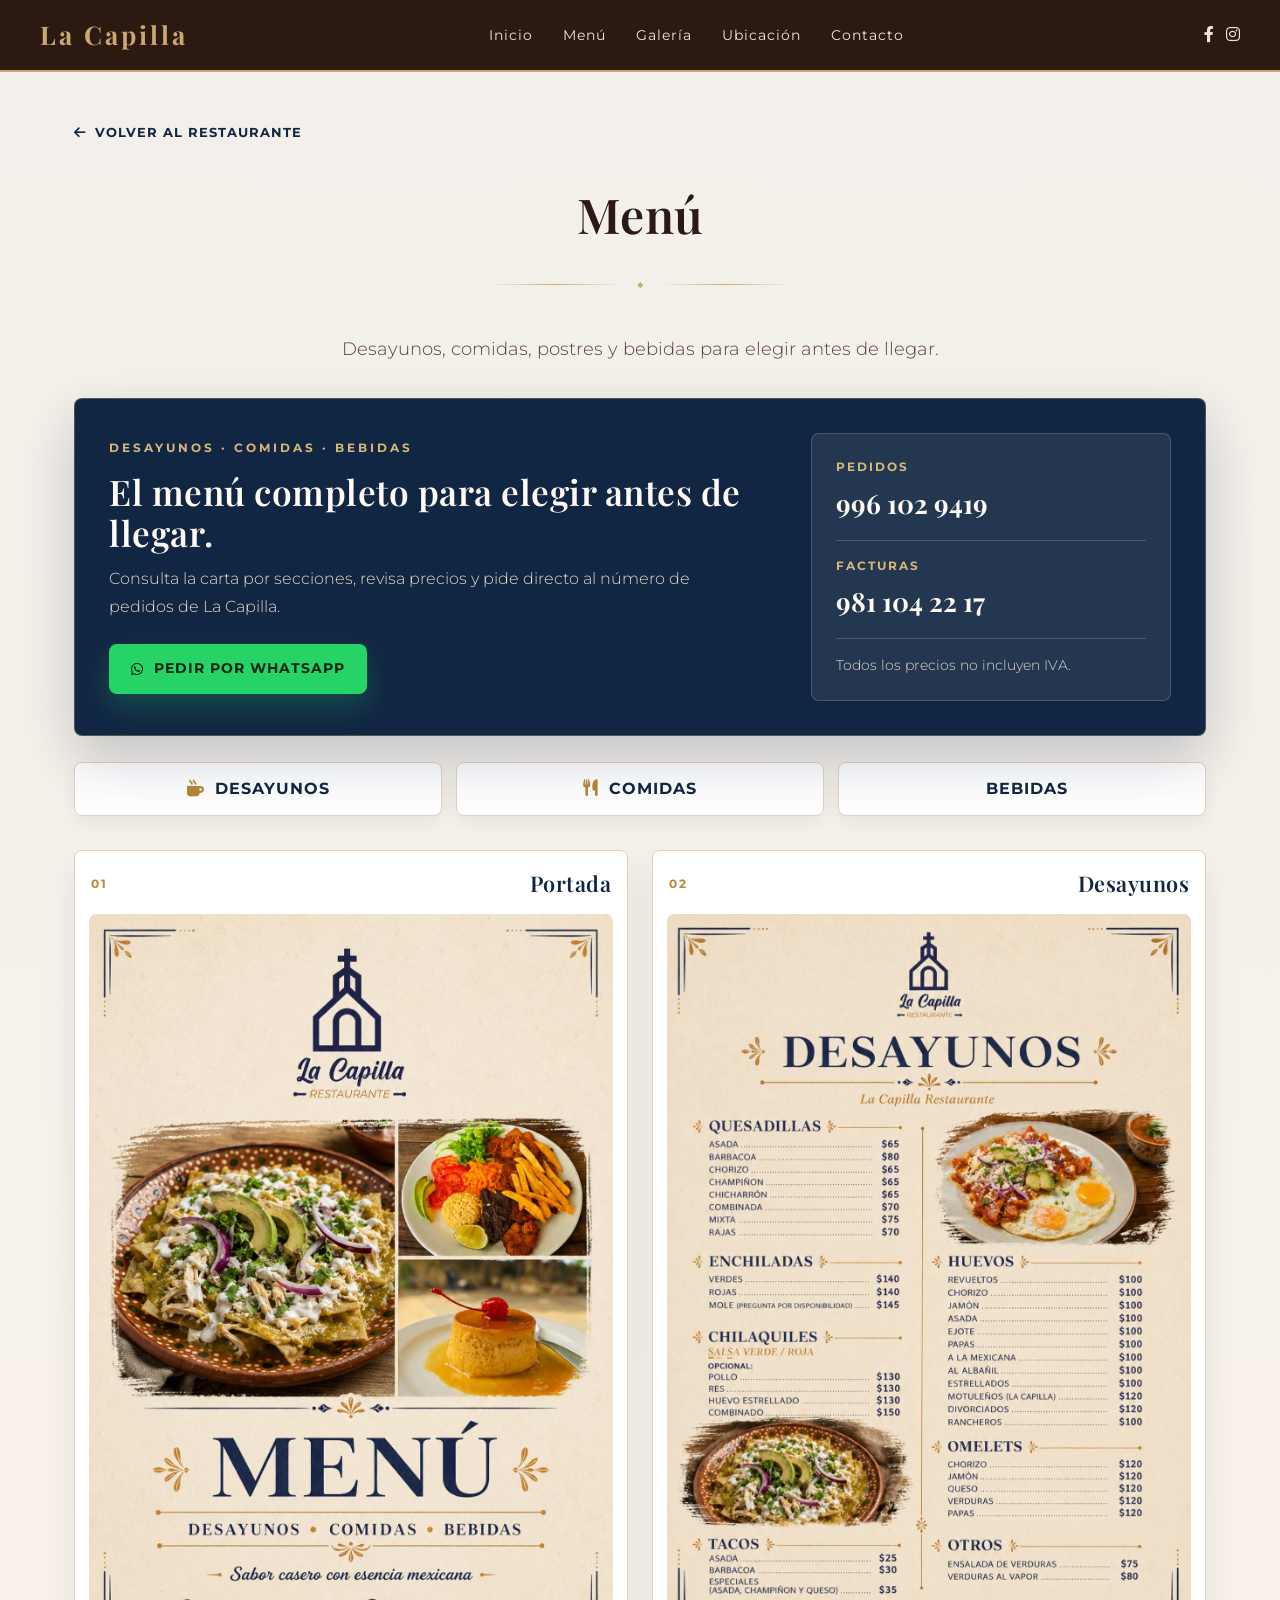
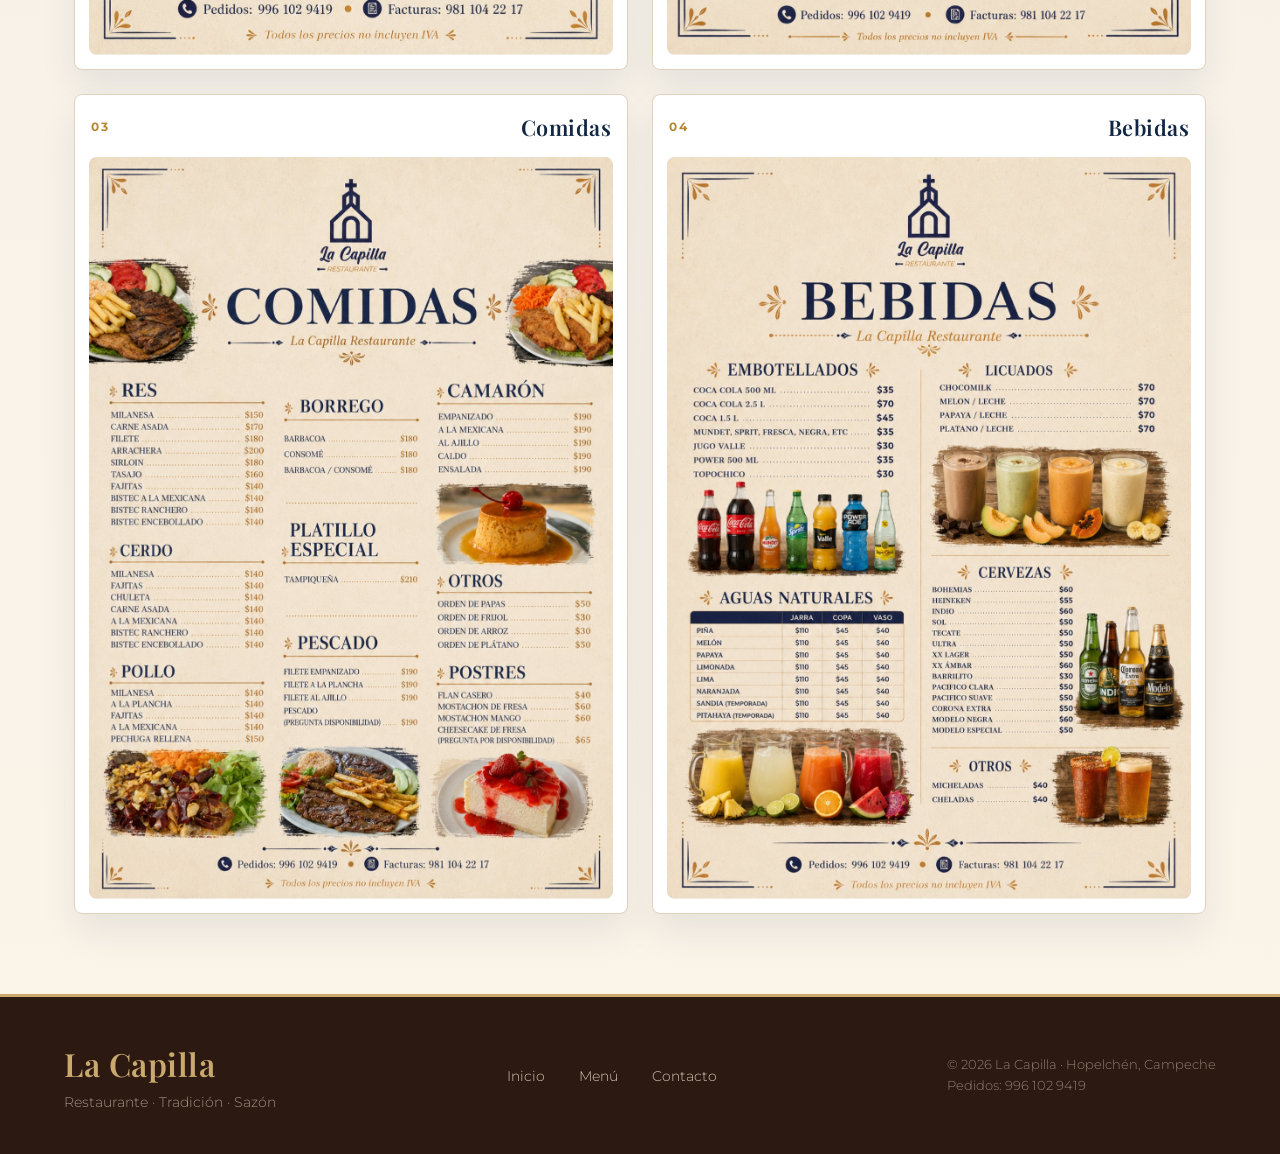
==== menu.html @ 28bfc9d0 "Add files via upload" ====
<!DOCTYPE html>
<html lang="es">
<head>
    <meta charset="UTF-8">
    <meta name="viewport" content="width=device-width, initial-scale=1.0">
    <title>Menú · La Capilla</title>
    <link href="https://fonts.googleapis.com/css2?family=Playfair+Display:ital,wght@0,400;0,600;0,700;1,400&family=Montserrat:wght@300;400;500;600&display=swap" rel="stylesheet">
    <link rel="stylesheet" href="https://cdnjs.cloudflare.com/ajax/libs/font-awesome/6.0.0-beta3/css/all.min.css">
    <link rel="stylesheet" href="assets/css/styles.css">
</head>
<body class="menu-page-body">
    <nav>
        <div class="nav-container">
            <div class="nav-logo">
                <span>La Capilla</span>
            </div>
            <div class="nav-hamburger" id="navHamburger">
                <span></span>
                <span></span>
                <span></span>
            </div>
            <div class="nav-links" id="navLinks">
                <a href="index.html#inicio">Inicio</a>
                <a href="#menu">Menú</a>
                <a href="index.html#galeria">Galería</a>
                <a href="index.html#ubicacion">Ubicación</a>
                <a href="index.html#contacto">Contacto</a>
                <div class="nav-social-mobile">
                    <a href="https://www.facebook.com/p/Restaurante-La-Capilla-100063573701080/" target="_blank"><i class="fab fa-facebook-f"></i></a>
                    <a href="#" target="_blank"><i class="fab fa-instagram"></i></a>
                </div>
            </div>
            <div class="nav-social">
                <a href="https://www.facebook.com/p/Restaurante-La-Capilla-100063573701080/" target="_blank"><i class="fab fa-facebook-f"></i></a>
                <a href="#" target="_blank"><i class="fab fa-instagram"></i></a>
            </div>
        </div>
    </nav>

    <main>
        <section id="menu" class="section-menu menu-oficial menu-standalone">
            <div class="container">
                <a href="index.html#menu" class="menu-back-link">
                    <i class="fas fa-arrow-left"></i> Volver al restaurante
                </a>

               
                <h2>Menú</h2>
                <div class="divider-center">
                    <span class="line"></span>
                    <span class="diamond">◆</span>
                    <span class="line"></span>
                </div>
                <p class="menu-intro">Desayunos, comidas, postres y bebidas para elegir antes de llegar.</p>

                <div class="menu-feature fade-in">
                    <div class="menu-feature-copy">
                        <span class="menu-eyebrow">Desayunos · Comidas · Bebidas</span>
                        <h3>El menú completo para elegir antes de llegar.</h3>
                        <p>Consulta la carta por secciones, revisa precios y pide directo al número de pedidos de La Capilla.</p>
                        <div class="menu-actions">
                            <a href="https://wa.me/529961029419" target="_blank" class="btn-menu btn-menu-primary">
                                <i class="fab fa-whatsapp"></i> Pedir por WhatsApp
                            </a>
                        </div>
                    </div>
                    <div class="menu-contact-panel">
                        <div class="menu-contact-item">
                            <span>Pedidos</span>
                            <a href="tel:+529961029419">996 102 9419</a>
                        </div>
                        <div class="menu-contact-item">
                            <span>Facturas</span>
                            <a href="tel:+529811042217">981 104 22 17</a>
                        </div>
                        <p>Todos los precios no incluyen IVA.</p>
                    </div>
                </div>

                <div class="menu-quick-links" aria-label="Secciones del menú">
                    <a href="#menu-desayunos" class="menu-chip"><i class="fas fa-mug-hot"></i> Desayunos</a>
                    <a href="#menu-comidas" class="menu-chip"><i class="fas fa-utensils"></i> Comidas</a>
                    <a href="#menu-bebidas" class="menu-chip"><i class="fas fa-glass-water"></i> Bebidas</a>
                </div>

                <div class="menu-pages">
                    <article class="menu-page-card fade-in" id="menu-portada">
                        <div class="menu-page-meta">
                            <span>01</span>
                            <h3>Portada</h3>
                        </div>
                        <button type="button" class="menu-page-button" data-menu-page="0" data-menu-title="Portada del menú">
                            <img src="assets/img/menu/menu-page-1.jpg" alt="Portada del menú La Capilla" width="1199" height="1696">
                        </button>
                    </article>
                    <article class="menu-page-card fade-in" id="menu-desayunos">
                        <div class="menu-page-meta">
                            <span>02</span>
                            <h3>Desayunos</h3>
                        </div>
                        <button type="button" class="menu-page-button" data-menu-page="1" data-menu-title="Desayunos">
                            <img src="assets/img/menu/menu-page-2.jpg" alt="Menú de desayunos con quesadillas, enchiladas, chilaquiles, tacos, huevos, omelets y otros" width="1199" height="1696" loading="lazy">
                        </button>
                    </article>
                    <article class="menu-page-card fade-in" id="menu-comidas">
                        <div class="menu-page-meta">
                            <span>03</span>
                            <h3>Comidas</h3>
                        </div>
                        <button type="button" class="menu-page-button" data-menu-page="2" data-menu-title="Comidas">
                            <img src="assets/img/menu/menu-page-3.jpg" alt="Menú de comidas con res, cerdo, pollo, borrego, pescado, camarón, postres y guarniciones" width="1199" height="1696" loading="lazy">
                        </button>
                    </article>
                    <article class="menu-page-card fade-in" id="menu-bebidas">
                        <div class="menu-page-meta">
                            <span>04</span>
                            <h3>Bebidas</h3>
                        </div>
                        <button type="button" class="menu-page-button" data-menu-page="3" data-menu-title="Bebidas">
                            <img src="assets/img/menu/menu-page-4.jpg" alt="Menú de bebidas con embotellados, aguas naturales, licuados, cervezas y micheladas" width="1199" height="1696" loading="lazy">
                        </button>
                    </article>
                </div>
            </div>
        </section>
    </main>

    <footer>
        <div class="container">
            <div class="footer-content">
                <div class="footer-brand">
                    <h3>La Capilla</h3>
                    <p>Restaurante · Tradición · Sazón</p>
                </div>
                <div class="footer-links">
                    <a href="index.html#inicio">Inicio</a>
                    <a href="#menu">Menú</a>
                    <a href="index.html#contacto">Contacto</a>
                </div>
                <div class="footer-copy">
                    <p>&copy; 2026 La Capilla · Hopelchén, Campeche</p>
                    <p>Pedidos: 996 102 9419</p>
                </div>
            </div>
        </div>
    </footer>

    <div class="menu-lightbox" id="menuLightbox" aria-hidden="true" role="dialog" aria-label="Vista ampliada del menú">
        <button type="button" class="lightbox-button lightbox-close" id="lightboxClose" aria-label="Cerrar menú">
            <i class="fas fa-times"></i>
        </button>
        <button type="button" class="lightbox-button lightbox-prev" id="lightboxPrev" aria-label="Página anterior">
            <i class="fas fa-chevron-left"></i>
        </button>
        <figure class="lightbox-figure">
            <img id="lightboxImage" src="" alt="">
            <figcaption id="lightboxCaption"></figcaption>
        </figure>
        <button type="button" class="lightbox-button lightbox-next" id="lightboxNext" aria-label="Página siguiente">
            <i class="fas fa-chevron-right"></i>
        </button>
    </div>

    <script>
        document.addEventListener('DOMContentLoaded', function() {
            document.querySelectorAll('nav a, .menu-chip, .menu-back-link').forEach(anchor => {
                anchor.addEventListener('click', function(e) {
                    const href = this.getAttribute('href');
                    if (href && href.startsWith('#')) {
                        e.preventDefault();
                        const target = document.querySelector(href);
                        if (target) {
                            target.scrollIntoView({ behavior: 'smooth', block: 'start' });
                            const navLinks = document.getElementById('navLinks');
                            if (navLinks && navLinks.classList.contains('open')) {
                                navLinks.classList.remove('open');
                            }
                            const hamburger = document.getElementById('navHamburger');
                            if (hamburger && hamburger.classList.contains('active')) {
                                hamburger.classList.remove('active');
                            }
                        }
                    }
                });
            });

            const hamburger = document.getElementById('navHamburger');
            const navLinks = document.getElementById('navLinks');
            if (hamburger && navLinks) {
                hamburger.addEventListener('click', function() {
                    navLinks.classList.toggle('open');
                    hamburger.classList.toggle('active');
                });
            }

            const faders = document.querySelectorAll('.fade-in');
            const observer = new IntersectionObserver((entries) => {
                entries.forEach(entry => {
                    if (entry.isIntersecting) {
                        entry.target.classList.add('visible');
                    }
                });
            }, {
                threshold: 0.1,
                rootMargin: '0px 0px -50px 0px'
            });

            faders.forEach(el => observer.observe(el));

            const menuButtons = Array.from(document.querySelectorAll('[data-menu-page]'));
            const lightbox = document.getElementById('menuLightbox');
            const lightboxImage = document.getElementById('lightboxImage');
            const lightboxCaption = document.getElementById('lightboxCaption');
            const lightboxClose = document.getElementById('lightboxClose');
            const lightboxPrev = document.getElementById('lightboxPrev');
            const lightboxNext = document.getElementById('lightboxNext');
            let currentMenuPage = 0;

            function showMenuPage(index) {
                if (!menuButtons.length || !lightboxImage || !lightboxCaption) return;
                currentMenuPage = (index + menuButtons.length) % menuButtons.length;
                const button = menuButtons[currentMenuPage];
                const image = button.querySelector('img');
                lightboxImage.src = image.currentSrc || image.src;
                lightboxImage.alt = image.alt;
                lightboxCaption.textContent = button.dataset.menuTitle || image.alt;
            }

            function openLightbox(index) {
                if (!lightbox) return;
                showMenuPage(index);
                lightbox.classList.add('open');
                lightbox.setAttribute('aria-hidden', 'false');
                document.body.classList.add('no-scroll');
                if (lightboxClose) lightboxClose.focus();
            }

            function closeLightbox() {
                if (!lightbox) return;
                lightbox.classList.remove('open');
                lightbox.setAttribute('aria-hidden', 'true');
                document.body.classList.remove('no-scroll');
            }

            menuButtons.forEach((button, index) => {
                button.addEventListener('click', () => openLightbox(index));
            });

            if (lightbox && lightboxClose && lightboxPrev && lightboxNext) {
                lightboxClose.addEventListener('click', closeLightbox);
                lightboxPrev.addEventListener('click', () => showMenuPage(currentMenuPage - 1));
                lightboxNext.addEventListener('click', () => showMenuPage(currentMenuPage + 1));
                lightbox.addEventListener('click', function(e) {
                    if (e.target === lightbox) closeLightbox();
                });
                document.addEventListener('keydown', function(e) {
                    if (!lightbox.classList.contains('open')) return;
                    if (e.key === 'Escape') closeLightbox();
                    if (e.key === 'ArrowLeft') showMenuPage(currentMenuPage - 1);
                    if (e.key === 'ArrowRight') showMenuPage(currentMenuPage + 1);
                });
            }
        });
    </script>
</body>
</html>
---- assets/css/styles.css ----
/* ============================================
   RESET Y CONFIGURACIÓN BASE
   ============================================ */
* {
    margin: 0;
    padding: 0;
    box-sizing: border-box;
}

html {
    scroll-behavior: smooth;
}

body {
    font-family: 'Montserrat', sans-serif;
    font-weight: 300;
    background-color: #fcf8f2;
    color: #2c1a12;
    line-height: 1.7;
    overflow-x: hidden;
}

body.no-scroll {
    overflow: hidden;
}

.container {
    max-width: 1200px;
    margin: 0 auto;
    padding: 0 24px;
}

/* ============================================
   TIPOGRAFÍA PREMIUM
   ============================================ */
h1, h2, h3, h4 {
    font-family: 'Playfair Display', serif;
    font-weight: 600;
    letter-spacing: 0.5px;
}

h2 {
    font-size: 3rem;
    color: #2c1a12;
    margin-bottom: 10px;
    text-align: center;
}

.section-tag {
    display: block;
    text-transform: uppercase;
    letter-spacing: 4px;
    font-size: 0.8rem;
    color: #c9a96e;
    font-weight: 600;
    margin-bottom: 8px;
    text-align: center;
}

.center-tag {
    text-align: center;
}

/* ============================================
   DIVISORES DECORATIVOS
   ============================================ */
.divider-center {
    display: flex;
    align-items: center;
    justify-content: center;
    gap: 16px;
    margin: 20px auto 40px auto;
    width: 100%;
    max-width: 300px;
}

.divider-center .line {
    flex: 1;
    height: 1px;
    background: linear-gradient(90deg, transparent, #c9a96e, transparent);
}

.divider-center .diamond {
    color: #c9a96e;
    font-size: 0.7rem;
}

.divider-left {
    width: 60px;
    height: 3px;
    background: #c9a96e;
    margin: 20px 0 25px 0;
}

/* ============================================
   HERO - ALTA DEFINICIÓN
   ============================================ */
header.hero {
    position: relative;
    min-height: 100vh;
    display: flex;
    align-items: center;
    justify-content: center;
    text-align: center;
    color: #fff;
    background: url('../img/portada1.jpg') no-repeat center center/cover;
    background-attachment: fixed;
}

header.hero .hero-overlay {
    position: absolute;
    top: 0;
    left: 0;
    width: 100%;
    height: 100%;
    background: linear-gradient(135deg, rgba(44,26,18,0.85) 0%, rgba(44,26,18,0.3) 100%);
    z-index: 1;
}

header.hero .hero-bg-decoration {
    position: absolute;
    bottom: 0;
    left: 0;
    width: 100%;
    height: 150px;
    background: linear-gradient(to top, #fcf8f2 0%, transparent 100%);
    z-index: 1;
}

header.hero .hero-content {
    position: relative;
    z-index: 2;
    padding: 20px;
    max-width: 800px;
}

.hero-etiqueta {
    display: inline-block;
    border: 1px solid rgba(255,255,255,0.3);
    padding: 6px 24px;
    font-size: 0.7rem;
    letter-spacing: 4px;
    text-transform: uppercase;
    margin-bottom: 30px;
    border-radius: 50px;
    backdrop-filter: blur(4px);
    background: rgba(0,0,0,0.2);
}

header.hero h1 {
    font-size: 6rem;
    font-weight: 700;
    letter-spacing: 6px;
    text-shadow: 0 4px 20px rgba(0,0,0,0.5);
    margin-bottom: 10px;
}

.hero-divider {
    display: flex;
    align-items: center;
    justify-content: center;
    gap: 16px;
    margin: 20px auto 20px auto;
    max-width: 200px;
}

.hero-divider .line {
    flex: 1;
    height: 2px;
    background: #c9a96e;
}

.hero-divider .diamond {
    color: #c9a96e;
    font-size: 0.8rem;
}

header.hero .subtitulo {
    font-size: 2rem;
    font-family: 'Playfair Display', serif;
    font-style: italic;
    font-weight: 400;
    opacity: 0.95;
    text-shadow: 0 2px 10px rgba(0,0,0,0.4);
    margin-bottom: 16px;
}

header.hero .frase {
    font-size: 1.2rem;
    font-weight: 300;
    opacity: 0.9;
    max-width: 600px;
    margin: 0 auto 40px auto;
    text-shadow: 0 2px 8px rgba(0,0,0,0.3);
}

.hero-buttons {
    display: flex;
    gap: 20px;
    justify-content: center;
    flex-wrap: wrap;
}

.btn-hero {
    display: inline-block;
    padding: 16px 48px;
    font-family: 'Montserrat', sans-serif;
    font-weight: 600;
    font-size: 0.9rem;
    text-transform: uppercase;
    letter-spacing: 2px;
    text-decoration: none;
    border-radius: 50px;
    transition: all 0.4s cubic-bezier(0.25, 0.46, 0.45, 0.94);
    box-shadow: 0 8px 25px rgba(0,0,0,0.2);
}

.btn-primary {
    background: linear-gradient(135deg, #c9a96e, #b8954a);
    color: #2c1a12;
    border: none;
}

.btn-primary:hover {
    transform: translateY(-4px);
    box-shadow: 0 12px 35px rgba(201, 169, 110, 0.4);
    background: linear-gradient(135deg, #dbb97e, #c9a96e);
}

.btn-whatsapp {
    background: rgba(255,255,255,0.1);
    color: #fff;
    border: 1px solid rgba(255,255,255,0.3);
    backdrop-filter: blur(4px);
}

.btn-whatsapp:hover {
    background: #25D366;
    border-color: #25D366;
    transform: translateY(-4px);
    box-shadow: 0 12px 35px rgba(37, 211, 102, 0.3);
}

.hero-scroll-indicator {
    position: absolute;
    bottom: 40px;
    left: 50%;
    transform: translateX(-50%);
    z-index: 3;
    color: rgba(255,255,255,0.7);
    font-size: 0.8rem;
    letter-spacing: 2px;
    display: flex;
    flex-direction: column;
    align-items: center;
    gap: 8px;
    animation: bounce 2s infinite;
}

@keyframes bounce {
    0%, 20%, 50%, 80%, 100% { transform: translateX(-50%) translateY(0); }
    40% { transform: translateX(-50%) translateY(-15px); }
    60% { transform: translateX(-50%) translateY(-5px); }
}

/* ============================================
   NAVEGACIÓN STICKY + MENÚ HAMBURGUESA
   ============================================ */
nav {
    background: #2c1a12;
    padding: 0 20px;
    position: sticky;
    top: 0;
    z-index: 999;
    border-bottom: 2px solid #c9a96e;
}

.nav-container {
    max-width: 1200px;
    margin: 0 auto;
    display: flex;
    justify-content: space-between;
    align-items: center;
    height: 70px;
    position: relative;
}

.nav-logo span {
    font-family: 'Playfair Display', serif;
    font-size: 1.6rem;
    font-weight: 700;
    color: #c9a96e;
    letter-spacing: 3px;
}

.nav-hamburger {
    display: none;
    flex-direction: column;
    gap: 6px;
    cursor: pointer;
    padding: 5px;
    z-index: 10;
}

.nav-hamburger span {
    display: block;
    width: 28px;
    height: 3px;
    background: #f5e3d3;
    border-radius: 2px;
    transition: all 0.3s ease;
}

.nav-hamburger.active span:nth-child(1) {
    transform: rotate(45deg) translate(6px, 6px);
}
.nav-hamburger.active span:nth-child(2) {
    opacity: 0;
}
.nav-hamburger.active span:nth-child(3) {
    transform: rotate(-45deg) translate(6px, -6px);
}

.nav-links {
    display: flex;
    align-items: center;
    gap: 10px;
}

.nav-links a {
    color: #f5e3d3;
    text-decoration: none;
    margin: 0 10px;
    font-weight: 400;
    font-size: 0.9rem;
    letter-spacing: 1px;
    transition: color 0.3s;
    position: relative;
}

.nav-links a::after {
    content: '';
    position: absolute;
    bottom: -4px;
    left: 0;
    width: 0;
    height: 2px;
    background: #c9a96e;
    transition: width 0.3s;
}

.nav-links a:hover {
    color: #c9a96e;
}

.nav-links a:hover::after {
    width: 100%;
}

.nav-social {
    display: flex;
    gap: 12px;
}

.nav-social a {
    color: #f5e3d3;
    transition: color 0.3s;
}

.nav-social a:hover {
    color: #c9a96e;
}

/* Redes sociales dentro del menú móvil (oculto en desktop) */
.nav-social-mobile {
    display: none;
}

/* ============================================
   SECCIONES - GENERAL
   ============================================ */
section {
    padding: 80px 0;
}

section:nth-child(even) {
    background-color: #f8f2ea;
}

/* ============================================
   NOSOTROS
   ============================================ */
.nosotros-grid {
    display: grid;
    grid-template-columns: 1fr 1fr;
    gap: 60px;
    align-items: center;
}

.nosotros-texto p {
    margin-bottom: 18px;
    font-size: 1.05rem;
    color: #3d2b20;
}

.nosotros-texto .cita {
    font-family: 'Playfair Display', serif;
    font-style: italic;
    font-size: 1.3rem;
    color: #c9a96e;
    margin: 25px 0;
    padding: 10px 0;
    border-top: 1px solid #e0cdb8;
    border-bottom: 1px solid #e0cdb8;
}

.btn-outline {
    display: inline-block;
    padding: 12px 36px;
    border: 2px solid #c9a96e;
    color: #2c1a12;
    text-decoration: none;
    font-weight: 600;
    letter-spacing: 2px;
    font-size: 0.8rem;
    text-transform: uppercase;
    transition: all 0.3s;
    margin-top: 10px;
}

.btn-outline:hover {
    background: #c9a96e;
    color: #fff;
    box-shadow: 0 8px 25px rgba(201, 169, 110, 0.3);
}

.nosotros-imagen {
    position: relative;
}

.nosotros-imagen img {
    width: 100%;
    height: 500px;
    object-fit: cover;
    border-radius: 8px;
    box-shadow: 0 25px 50px -12px rgba(0,0,0,0.25);
}

.floating-card {
    position: absolute;
    bottom: -30px;
    right: -30px;
    background: #2c1a12;
    padding: 24px 30px;
    border-radius: 12px;
    color: #fff;
    box-shadow: 0 15px 40px rgba(0,0,0,0.3);
    text-align: center;
    border-left: 4px solid #c9a96e;
}

.floating-card i {
    font-size: 2rem;
    color: #c9a96e;
    display: block;
    margin-bottom: 6px;
}

.floating-card span {
    font-size: 1.8rem;
    font-weight: 700;
    font-family: 'Playfair Display', serif;
    display: block;
}

.floating-card p {
    font-size: 0.8rem;
    opacity: 0.8;
    margin: 0;
}

/* ============================================
   MENÚ
   ============================================ */
.section-menu {
    background:
        linear-gradient(180deg, rgba(17, 38, 67, 0.05), rgba(201, 169, 110, 0.08)),
        #fffaf3;
}

.menu-oficial .container {
    max-width: 1180px;
}

.menu-page-body {
    background: #fffaf3;
}

.menu-standalone {
    padding-top: 46px;
}

.menu-back-link {
    display: inline-flex;
    align-items: center;
    gap: 9px;
    color: #112643;
    font-weight: 700;
    font-size: 0.82rem;
    letter-spacing: 1px;
    text-transform: uppercase;
    text-decoration: none;
    margin-bottom: 30px;
    transition: color 0.25s ease, transform 0.25s ease;
}

.menu-back-link:hover {
    color: #b88735;
    transform: translateX(-4px);
}

.menu-teaser-section {
    padding: 70px 0;
}

.menu-teaser {
    display: grid;
    grid-template-columns: minmax(0, 1fr) auto;
    align-items: center;
    gap: 30px;
    background: #112643;
    color: #fffaf3;
    border-radius: 8px;
    padding: 42px;
    border: 1px solid rgba(201, 169, 110, 0.4);
    box-shadow: 0 22px 46px rgba(17, 38, 67, 0.16);
}

.menu-teaser .section-tag {
    text-align: left;
    color: #d7b879;
}

.menu-teaser h2 {
    color: #fffaf3;
    text-align: left;
    font-size: 2.35rem;
}

.menu-teaser p {
    color: #eadbc4;
    max-width: 680px;
    margin: 0;
}

.menu-teaser-btn {
    min-width: 180px;
    white-space: nowrap;
}

.menu-intro {
    text-align: center;
    font-size: 1.1rem;
    color: #5a4033;
    margin: 0 auto 34px auto;
    max-width: 720px;
}

.menu-feature {
    display: grid;
    grid-template-columns: minmax(0, 1.25fr) 360px;
    gap: 28px;
    align-items: stretch;
    background: #112643;
    color: #fffaf3;
    border-radius: 8px;
    padding: 34px;
    box-shadow: 0 24px 55px rgba(17, 38, 67, 0.22);
    border: 1px solid rgba(201, 169, 110, 0.35);
    margin-bottom: 26px;
}

.menu-eyebrow {
    display: inline-block;
    color: #d7b879;
    font-size: 0.78rem;
    font-weight: 700;
    letter-spacing: 3px;
    text-transform: uppercase;
    margin-bottom: 14px;
}

.menu-feature h3 {
    font-size: 2.2rem;
    color: #fffaf3;
    margin-bottom: 12px;
    line-height: 1.15;
}

.menu-feature p {
    color: #eadbc4;
    max-width: 640px;
}

.menu-actions {
    display: flex;
    flex-wrap: wrap;
    gap: 14px;
    margin-top: 24px;
}

.btn-menu {
    display: inline-flex;
    align-items: center;
    justify-content: center;
    gap: 10px;
    min-height: 48px;
    padding: 13px 22px;
    border-radius: 8px;
    font-weight: 700;
    font-size: 0.88rem;
    letter-spacing: 1px;
    text-transform: uppercase;
    text-decoration: none;
    transition: transform 0.25s ease, box-shadow 0.25s ease, background 0.25s ease;
}

.btn-menu-primary {
    background: #25D366;
    color: #082516;
    box-shadow: 0 12px 28px rgba(37, 211, 102, 0.24);
}

.btn-menu-primary:hover {
    background: #35e978;
    transform: translateY(-3px);
}

.btn-menu-secondary {
    color: #fffaf3;
    border: 1px solid rgba(255, 250, 243, 0.34);
    background: rgba(255, 250, 243, 0.08);
}

.btn-menu-secondary:hover {
    background: rgba(255, 250, 243, 0.16);
    transform: translateY(-3px);
}

.menu-contact-panel {
    display: grid;
    align-content: center;
    gap: 16px;
    background: rgba(255, 250, 243, 0.08);
    border: 1px solid rgba(255, 250, 243, 0.18);
    border-radius: 8px;
    padding: 24px;
}

.menu-contact-item {
    padding-bottom: 14px;
    border-bottom: 1px solid rgba(255, 250, 243, 0.18);
}

.menu-contact-item span {
    display: block;
    color: #d7b879;
    font-size: 0.72rem;
    font-weight: 700;
    letter-spacing: 2px;
    text-transform: uppercase;
    margin-bottom: 3px;
}

.menu-contact-item a {
    color: #fffaf3;
    font-family: 'Playfair Display', serif;
    font-size: 1.65rem;
    font-weight: 700;
    text-decoration: none;
}

.menu-contact-panel p {
    font-size: 0.86rem;
    line-height: 1.5;
    margin: 0;
}

.menu-quick-links {
    display: grid;
    grid-template-columns: repeat(3, 1fr);
    gap: 14px;
    margin: 0 auto 34px auto;
}

.menu-chip {
    display: flex;
    align-items: center;
    justify-content: center;
    gap: 10px;
    min-height: 54px;
    color: #112643;
    background: #fff;
    border: 1px solid #e2d2bd;
    border-radius: 8px;
    text-decoration: none;
    font-weight: 700;
    letter-spacing: 1px;
    text-transform: uppercase;
    box-shadow: 0 8px 18px rgba(17, 38, 67, 0.06);
    transition: transform 0.25s ease, border-color 0.25s ease, color 0.25s ease;
}

.menu-chip i {
    color: #b88735;
    font-size: 1.05rem;
}

.menu-chip:hover {
    color: #8f6423;
    border-color: #c9a96e;
    transform: translateY(-3px);
}

.menu-pages {
    display: grid;
    grid-template-columns: repeat(2, minmax(0, 1fr));
    gap: 24px;
}

.menu-page-card {
    background: #fff;
    border: 1px solid #e2d2bd;
    border-radius: 8px;
    padding: 14px;
    box-shadow: 0 18px 36px rgba(17, 38, 67, 0.08);
}

.menu-page-meta {
    display: flex;
    align-items: center;
    justify-content: space-between;
    gap: 14px;
    min-height: 46px;
    padding: 0 2px 12px 2px;
}

.menu-page-meta span {
    color: #b88735;
    font-size: 0.78rem;
    font-weight: 700;
    letter-spacing: 2px;
}

.menu-page-meta h3 {
    color: #112643;
    font-size: 1.35rem;
    margin: 0;
}

.menu-page-button {
    display: block;
    width: 100%;
    padding: 0;
    background: transparent;
    border: 0;
    border-radius: 8px;
    overflow: hidden;
    cursor: zoom-in;
    box-shadow: inset 0 0 0 1px rgba(17, 38, 67, 0.08);
}

.menu-page-button img {
    display: block;
    width: 100%;
    height: auto;
    aspect-ratio: 1199 / 1696;
    object-fit: cover;
    transition: transform 0.45s ease, filter 0.45s ease;
}

.menu-page-button:hover img {
    transform: scale(1.025);
    filter: saturate(1.05) contrast(1.02);
}

.menu-lightbox {
    position: fixed;
    inset: 0;
    z-index: 2000;
    display: none;
    grid-template-columns: 72px minmax(0, 1fr) 72px;
    align-items: center;
    gap: 14px;
    padding: 28px;
    background: rgba(10, 18, 32, 0.92);
}

.menu-lightbox.open {
    display: grid;
}

.lightbox-figure {
    max-width: min(92vw, 780px);
    max-height: 92vh;
    margin-left: auto;
    margin-right: auto;
}

.lightbox-figure img {
    display: block;
    width: auto;
    max-width: 100%;
    max-height: 86vh;
    margin: 0 auto;
    border-radius: 8px;
    box-shadow: 0 22px 60px rgba(0,0,0,0.45);
}

.lightbox-figure figcaption {
    color: #fffaf3;
    text-align: center;
    font-weight: 700;
    letter-spacing: 1px;
    margin-top: 10px;
}

.lightbox-button {
    width: 52px;
    height: 52px;
    border: 1px solid rgba(255, 250, 243, 0.24);
    border-radius: 50%;
    background: rgba(255, 250, 243, 0.1);
    color: #fffaf3;
    cursor: pointer;
    transition: background 0.25s ease, transform 0.25s ease;
}

.lightbox-button:hover,
.lightbox-button:focus-visible {
    background: #c9a96e;
    color: #112643;
    transform: scale(1.05);
    outline: none;
}

.lightbox-close {
    position: absolute;
    top: 18px;
    right: 18px;
}

/* ============================================
   GALERÍA
   ============================================ */
.section-galeria {
    background: #f8f2ea;
}

.galeria-grid {
    display: grid;
    grid-template-columns: repeat(auto-fill, minmax(250px, 1fr));
    gap: 18px;
}

.galeria-item {
    overflow: hidden;
    border-radius: 8px;
    box-shadow: 0 10px 20px rgba(0,0,0,0.05);
}

.galeria-item img {
    width: 100%;
    height: 220px;
    object-fit: cover;
    transition: transform 0.7s cubic-bezier(0.25, 0.46, 0.45, 0.94);
    display: block;
}

.galeria-item:hover img {
    transform: scale(1.08);
}

/* ============================================
   UBICACIÓN
   ============================================ */
.ubicacion-grid {
    display: grid;
    grid-template-columns: 1fr 1.5fr;
    gap: 50px;
    align-items: start;
}

.dir-item {
    display: flex;
    gap: 20px;
    margin-bottom: 30px;
}

.dir-item i {
    font-size: 1.5rem;
    color: #c9a96e;
    width: 40px;
    text-align: center;
    margin-top: 4px;
}

.dir-item h4 {
    font-family: 'Montserrat', sans-serif;
    font-weight: 600;
    font-size: 0.9rem;
    text-transform: uppercase;
    letter-spacing: 1px;
    color: #2c1a12;
    margin-bottom: 4px;
}

.dir-item p {
    color: #5a4033;
    margin: 0;
}

.mapa-container {
    position: relative;
    width: 100%;
    aspect-ratio: 16 / 9;
    border-radius: 12px;
    overflow: hidden;
    box-shadow: 0 15px 30px rgba(0,0,0,0.1);
}

.mapa-container iframe {
    position: absolute;
    top: 0;
    left: 0;
    width: 100%;
    height: 100%;
    border: 0;
}

/* ============================================
   CONTACTO
   ============================================ */
.contacto-grid {
    display: grid;
    grid-template-columns: repeat(3, 1fr);
    gap: 30px;
}

.contacto-card {
    background: #fff;
    padding: 40px 30px;
    border-radius: 12px;
    text-align: center;
    box-shadow: 0 5px 20px rgba(0,0,0,0.04);
    transition: transform 0.3s;
}

.contacto-card:hover {
    transform: translateY(-5px);
}

.contacto-card.highlight {
    background: #2c1a12;
    color: #fff;
    border: 1px solid #c9a96e;
}

.contacto-card.highlight h4 {
    color: #fff;
}
.contacto-card.highlight a:not(.whatsapp-btn) {
    color: #c9a96e;
}
.contacto-card.highlight p {
    color: #d4c3b0;
}

.icon-circle {
    width: 70px;
    height: 70px;
    background: #f8f2ea;
    border-radius: 50%;
    display: flex;
    align-items: center;
    justify-content: center;
    margin: 0 auto 20px auto;
    font-size: 1.8rem;
    color: #2c1a12;
}

.whatsapp-bg {
    background: #25D366;
    color: #fff;
}

.contacto-card h4 {
    font-family: 'Montserrat', sans-serif;
    font-weight: 600;
    font-size: 1rem;
    margin-bottom: 15px;
    text-transform: uppercase;
    letter-spacing: 1px;
}

.contacto-card a {
    display: block;
    color: #2c1a12;
    text-decoration: none;
    font-weight: 400;
    padding: 4px 0;
}

.contacto-card a:hover {
    color: #c9a96e;
}

.whatsapp-btn {
    display: inline-block !important;
    background: #25D366;
    color: #fff !important;
    padding: 14px 35px;
    border-radius: 50px;
    font-weight: 700;
    font-size: 1rem;
    margin: 10px auto;
    transition: background 0.3s;
    min-width: 180px;
    text-align: center;
    white-space: nowrap;
}

.whatsapp-btn:hover {
    background: #1ebe5c !important;
    color: #fff !important;
}

.social-icons {
    display: flex;
    justify-content: center;
    gap: 20px;
    margin: 15px 0;
}

.social-icons a {
    display: inline-block;
    width: 45px;
    height: 45px;
    background: #f8f2ea;
    border-radius: 50%;
    line-height: 45px;
    color: #2c1a12;
    transition: all 0.3s;
}

.social-icons a:hover {
    background: #c9a96e;
    color: #fff;
    transform: translateY(-3px);
}

/* ============================================
   FOOTER
   ============================================ */
footer {
    background: #2c1a12;
    color: #d4c3b0;
    padding: 40px 0;
    border-top: 3px solid #c9a96e;
}

.footer-content {
    display: flex;
    justify-content: space-between;
    align-items: center;
    flex-wrap: wrap;
    gap: 20px;
}

.footer-brand h3 {
    font-family: 'Playfair Display', serif;
    font-size: 2rem;
    color: #c9a96e;
    margin: 0;
}

.footer-brand p {
    font-size: 0.85rem;
    opacity: 0.7;
    margin: 0;
}

.footer-links a {
    color: #d4c3b0;
    text-decoration: none;
    margin: 0 15px;
    font-size: 0.9rem;
    transition: color 0.3s;
}

.footer-links a:hover {
    color: #c9a96e;
}

.footer-copy p {
    margin: 0;
    font-size: 0.8rem;
    opacity: 0.6;
}

/* ============================================
   ANIMACIONES FADE-IN (SCROLL)
   ============================================ */
.fade-in {
    opacity: 0;
    transform: translateY(40px);
    transition: all 0.9s cubic-bezier(0.25, 0.46, 0.45, 0.94);
}

.fade-in.visible {
    opacity: 1;
    transform: translateY(0);
}

/* ============================================
   RESPONSIVE - ADAPTACIÓN A CUALQUIER DISPOSITIVO
   ============================================ */

/* Tablets y laptops pequeñas */
@media (max-width: 992px) {
    .nosotros-grid {
        grid-template-columns: 1fr;
        gap: 40px;
    }
    .nosotros-imagen img {
        height: 400px;
    }
    .ubicacion-grid {
        grid-template-columns: 1fr;
        gap: 30px;
    }
    .contacto-grid {
        grid-template-columns: 1fr 1fr;
    }
    .menu-teaser {
        grid-template-columns: 1fr;
    }
    .menu-teaser-btn {
        width: 100%;
    }
    .menu-feature {
        grid-template-columns: 1fr;
    }
    .menu-pages {
        gap: 18px;
    }
    .floating-card {
        right: 10px;
        bottom: -10px;
        padding: 16px 24px;
    }
    .floating-card span {
        font-size: 1.4rem;
    }
}

/* Móviles y tablets pequeñas */
@media (max-width: 768px) {
    /* HERO */
    header.hero {
        background-attachment: scroll;
        min-height: 80vh;
    }
    header.hero h1 {
        font-size: 3.8rem;
        letter-spacing: 2px;
    }
    header.hero .subtitulo {
        font-size: 1.5rem;
    }
    header.hero .frase {
        font-size: 1rem;
        margin-bottom: 30px;
    }
    .btn-hero {
        padding: 12px 30px;
        font-size: 0.75rem;
    }
    .hero-buttons {
        flex-direction: column;
        align-items: center;
        gap: 12px;
    }
    .btn-hero {
        width: 80%;
        text-align: center;
    }

    /* NAVEGACIÓN */
    .nav-hamburger {
        display: flex;
    }
    .nav-social {
        display: none;
    }
    .nav-links {
        position: absolute;
        top: 70px;
        left: 0;
        width: 100%;
        background: #2c1a12;
        flex-direction: column;
        align-items: center;
        padding: 20px 0;
        gap: 15px;
        border-top: 2px solid #c9a96e;
        transform: scaleY(0);
        transform-origin: top;
        transition: transform 0.3s ease;
        box-shadow: 0 10px 20px rgba(0,0,0,0.3);
        pointer-events: none;
    }
    .nav-links.open {
        transform: scaleY(1);
        pointer-events: auto;
    }
    .nav-links a {
        margin: 0;
        font-size: 1.1rem;
        padding: 8px 0;
        width: 100%;
        text-align: center;
    }
    .nav-links a::after {
        display: none;
    }
    .nav-social-mobile {
        display: flex;
        gap: 20px;
        margin-top: 10px;
    }
    .nav-social-mobile a {
        color: #f5e3d3;
        font-size: 1.4rem;
        transition: color 0.3s;
    }
    .nav-social-mobile a:hover {
        color: #c9a96e;
    }

    /* SECCIONES */
    section {
        padding: 50px 0;
    }
    h2 {
        font-size: 2.2rem;
    }
    .section-tag {
        font-size: 0.7rem;
        letter-spacing: 3px;
    }

    /* NOSOTROS */
    .nosotros-texto p {
        font-size: 0.95rem;
    }
    .nosotros-texto .cita {
        font-size: 1.1rem;
    }
    .nosotros-imagen img {
        height: 300px;
    }
    .floating-card {
        display: none; /* oculto en móvil */
    }

    /* MENÚ */
    .menu-feature {
        padding: 26px;
    }
    .menu-teaser {
        padding: 28px;
    }
    .menu-teaser h2 {
        font-size: 1.9rem;
    }
    .menu-feature h3 {
        font-size: 1.75rem;
    }
    .menu-actions {
        flex-direction: column;
    }
    .btn-menu {
        width: 100%;
    }
    .menu-contact-item a {
        font-size: 1.35rem;
    }
    .menu-quick-links {
        grid-template-columns: 1fr;
        gap: 10px;
    }
    .menu-pages {
        grid-template-columns: 1fr;
        gap: 18px;
    }
    .menu-lightbox {
        grid-template-columns: 48px minmax(0, 1fr) 48px;
        gap: 6px;
        padding: 18px 10px;
    }
    .lightbox-button {
        width: 42px;
        height: 42px;
    }
    .lightbox-figure img {
        max-height: 82vh;
    }

    /* GALERÍA */
    .galeria-grid {
        grid-template-columns: repeat(2, 1fr);
        gap: 12px;
    }
    .galeria-item img {
        height: 180px;
    }

    /* UBICACIÓN */
    .ubicacion-grid {
        grid-template-columns: 1fr;
        gap: 20px;
    }
    .dir-item {
        gap: 15px;
        margin-bottom: 20px;
    }
    .dir-item i {
        font-size: 1.2rem;
        width: 30px;
    }
    .mapa-container {
        aspect-ratio: 4 / 3;
    }

    /* CONTACTO */
    .contacto-grid {
        grid-template-columns: 1fr;
        gap: 20px;
    }
    .contacto-card {
        padding: 30px 20px;
    }
    .whatsapp-btn {
        padding: 12px 25px;
        font-size: 0.9rem;
        min-width: 150px;
        white-space: normal;
    }

    /* FOOTER */
    .footer-content {
        flex-direction: column;
        text-align: center;
    }
    .footer-brand h3 {
        font-size: 1.8rem;
    }
    .footer-links a {
        margin: 0 10px;
    }
}

/* Móviles muy pequeños */
@media (max-width: 480px) {
    header.hero h1 {
        font-size: 2.8rem;
    }
    header.hero .subtitulo {
        font-size: 1.2rem;
    }
    header.hero .frase {
        font-size: 0.9rem;
    }
    .btn-hero {
        padding: 10px 20px;
        font-size: 0.7rem;
        width: 90%;
    }
    .hero-etiqueta {
        font-size: 0.6rem;
        padding: 4px 16px;
    }
    .galeria-grid {
        grid-template-columns: 1fr;
    }
    .galeria-item img {
        height: 200px;
    }
    .mapa-container {
        aspect-ratio: 1 / 1;
    }
    .nosotros-imagen img {
        height: 220px;
    }
    .container {
        padding: 0 16px;
    }
    .menu-feature {
        padding: 22px;
    }
    .menu-teaser {
        padding: 24px;
    }
    .menu-teaser h2 {
        font-size: 1.55rem;
    }
    .menu-feature h3 {
        font-size: 1.45rem;
    }
    .menu-page-card {
        padding: 10px;
    }
    .menu-page-meta h3 {
        font-size: 1.15rem;
    }
    .menu-lightbox {
        grid-template-columns: 38px minmax(0, 1fr) 38px;
    }
    .lightbox-button {
        width: 36px;
        height: 36px;
    }
    h2 {
        font-size: 1.8rem;
    }
    .divider-center {
        max-width: 200px;
        gap: 10px;
    }
    .divider-left {
        width: 40px;
    }
}
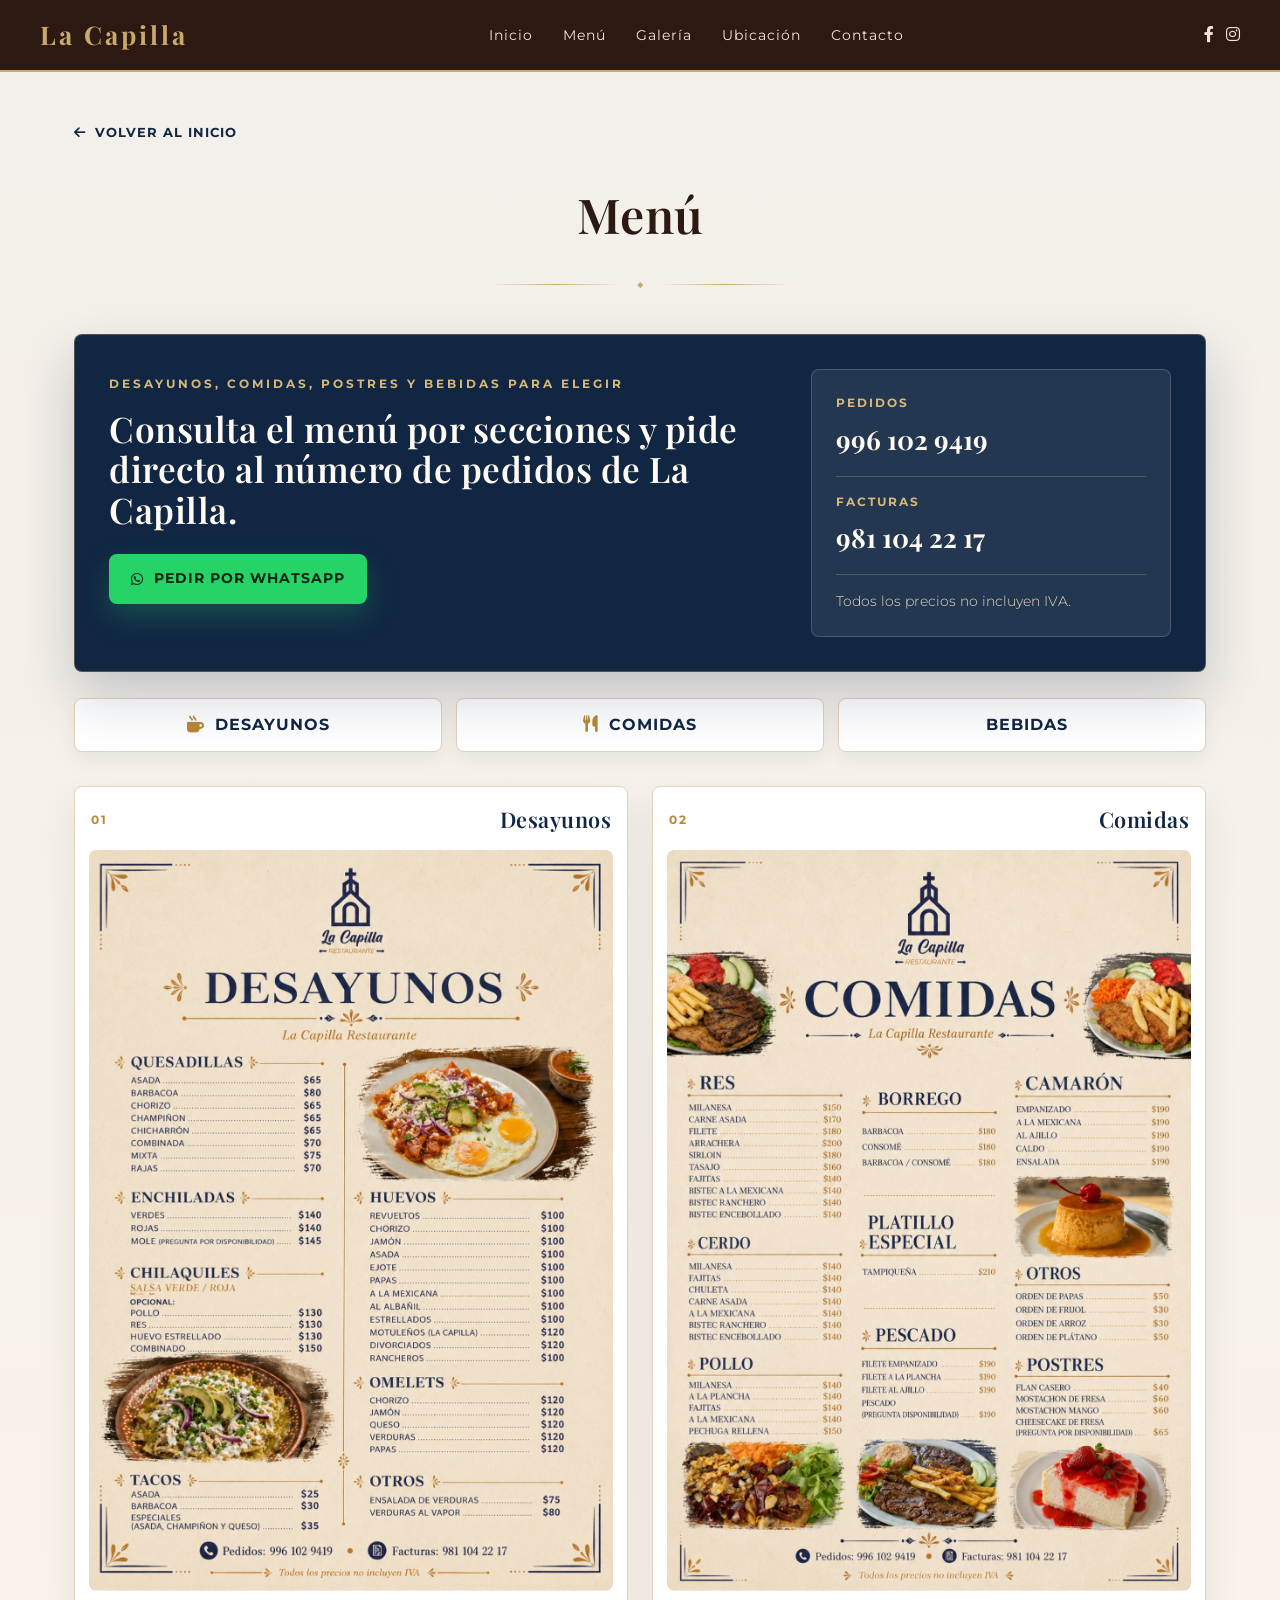
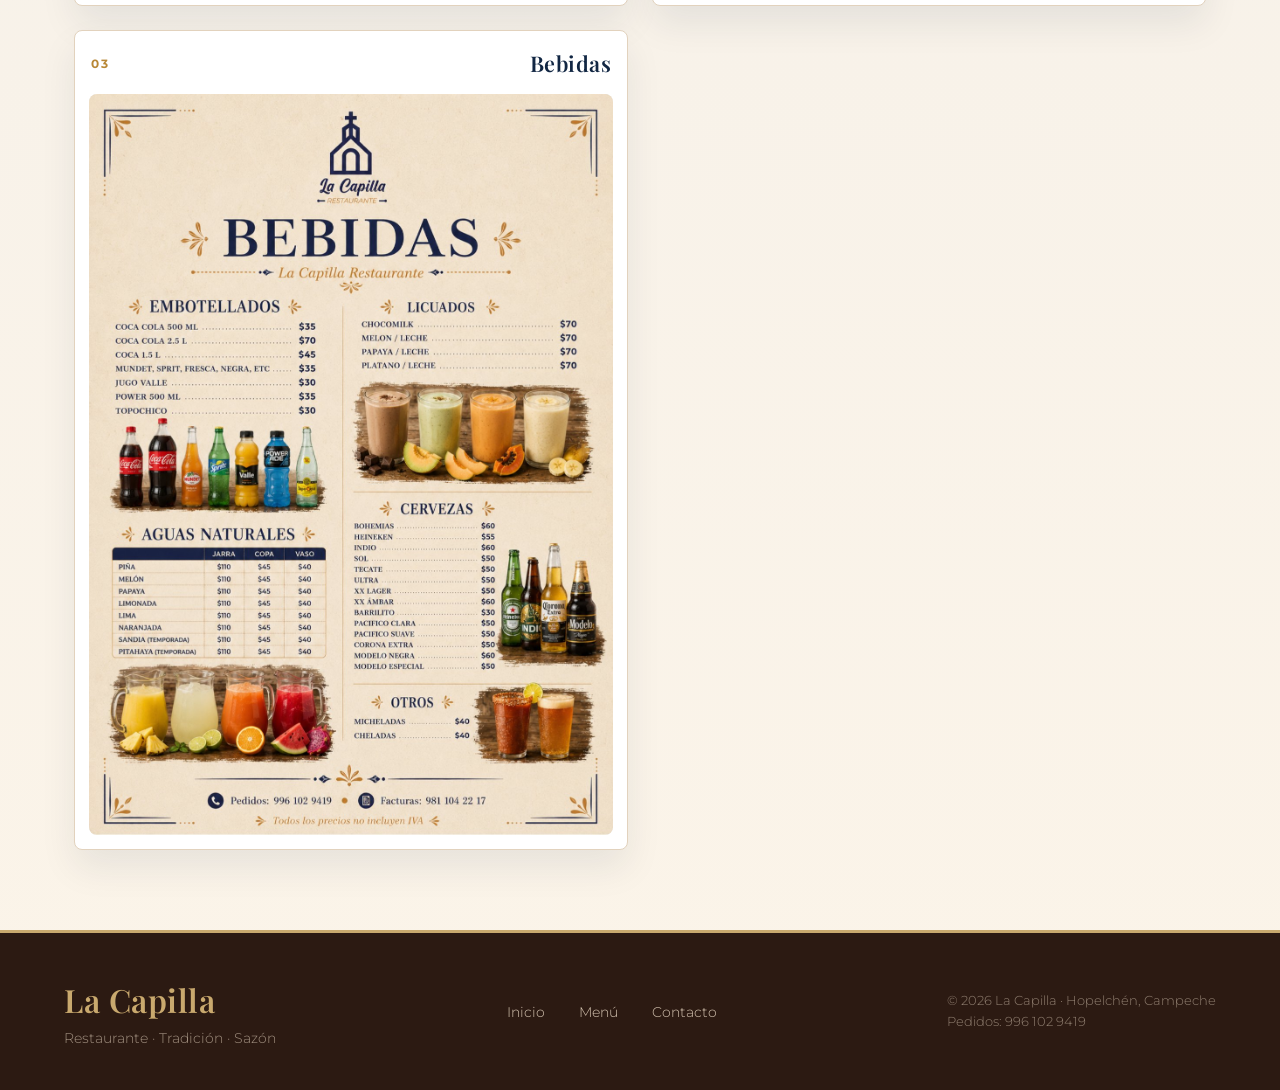
==== commit 2f5f1390: "Add files via upload" ====
--- a/menu.html
+++ b/menu.html
@@ -41,7 +41,7 @@
         <section id="menu" class="section-menu menu-oficial menu-standalone">
             <div class="container">
                 <a href="index.html#menu" class="menu-back-link">
-                    <i class="fas fa-arrow-left"></i> Volver al restaurante
+                    <i class="fas fa-arrow-left"></i> Volver al inicio
                 </a>
 
                
@@ -51,13 +51,13 @@
                     <span class="diamond">◆</span>
                     <span class="line"></span>
                 </div>
-                <p class="menu-intro">Desayunos, comidas, postres y bebidas para elegir antes de llegar.</p>
+                <p class="menu-intro"></p>
 
                 <div class="menu-feature fade-in">
                     <div class="menu-feature-copy">
-                        <span class="menu-eyebrow">Desayunos · Comidas · Bebidas</span>
-                        <h3>El menú completo para elegir antes de llegar.</h3>
-                        <p>Consulta la carta por secciones, revisa precios y pide directo al número de pedidos de La Capilla.</p>
+                        <span class="menu-eyebrow">Desayunos, comidas, postres y bebidas para elegir</span>
+                        <h3>Consulta el menú por secciones y pide directo al número de pedidos de La Capilla.</h3>
+                        
                         <div class="menu-actions">
                             <a href="https://wa.me/529961029419" target="_blank" class="btn-menu btn-menu-primary">
                                 <i class="fab fa-whatsapp"></i> Pedir por WhatsApp
@@ -84,18 +84,10 @@
                 </div>
 
                 <div class="menu-pages">
-                    <article class="menu-page-card fade-in" id="menu-portada">
+  
+                    <article class="menu-page-card fade-in" id="menu-desayunos">
                         <div class="menu-page-meta">
                             <span>01</span>
-                            <h3>Portada</h3>
-                        </div>
-                        <button type="button" class="menu-page-button" data-menu-page="0" data-menu-title="Portada del menú">
-                            <img src="assets/img/menu/menu-page-1.jpg" alt="Portada del menú La Capilla" width="1199" height="1696">
-                        </button>
-                    </article>
-                    <article class="menu-page-card fade-in" id="menu-desayunos">
-                        <div class="menu-page-meta">
-                            <span>02</span>
                             <h3>Desayunos</h3>
                         </div>
                         <button type="button" class="menu-page-button" data-menu-page="1" data-menu-title="Desayunos">
@@ -104,7 +96,7 @@
                     </article>
                     <article class="menu-page-card fade-in" id="menu-comidas">
                         <div class="menu-page-meta">
-                            <span>03</span>
+                            <span>02</span>
                             <h3>Comidas</h3>
                         </div>
                         <button type="button" class="menu-page-button" data-menu-page="2" data-menu-title="Comidas">
@@ -113,7 +105,7 @@
                     </article>
                     <article class="menu-page-card fade-in" id="menu-bebidas">
                         <div class="menu-page-meta">
-                            <span>04</span>
+                            <span>03</span>
                             <h3>Bebidas</h3>
                         </div>
                         <button type="button" class="menu-page-button" data-menu-page="3" data-menu-title="Bebidas">
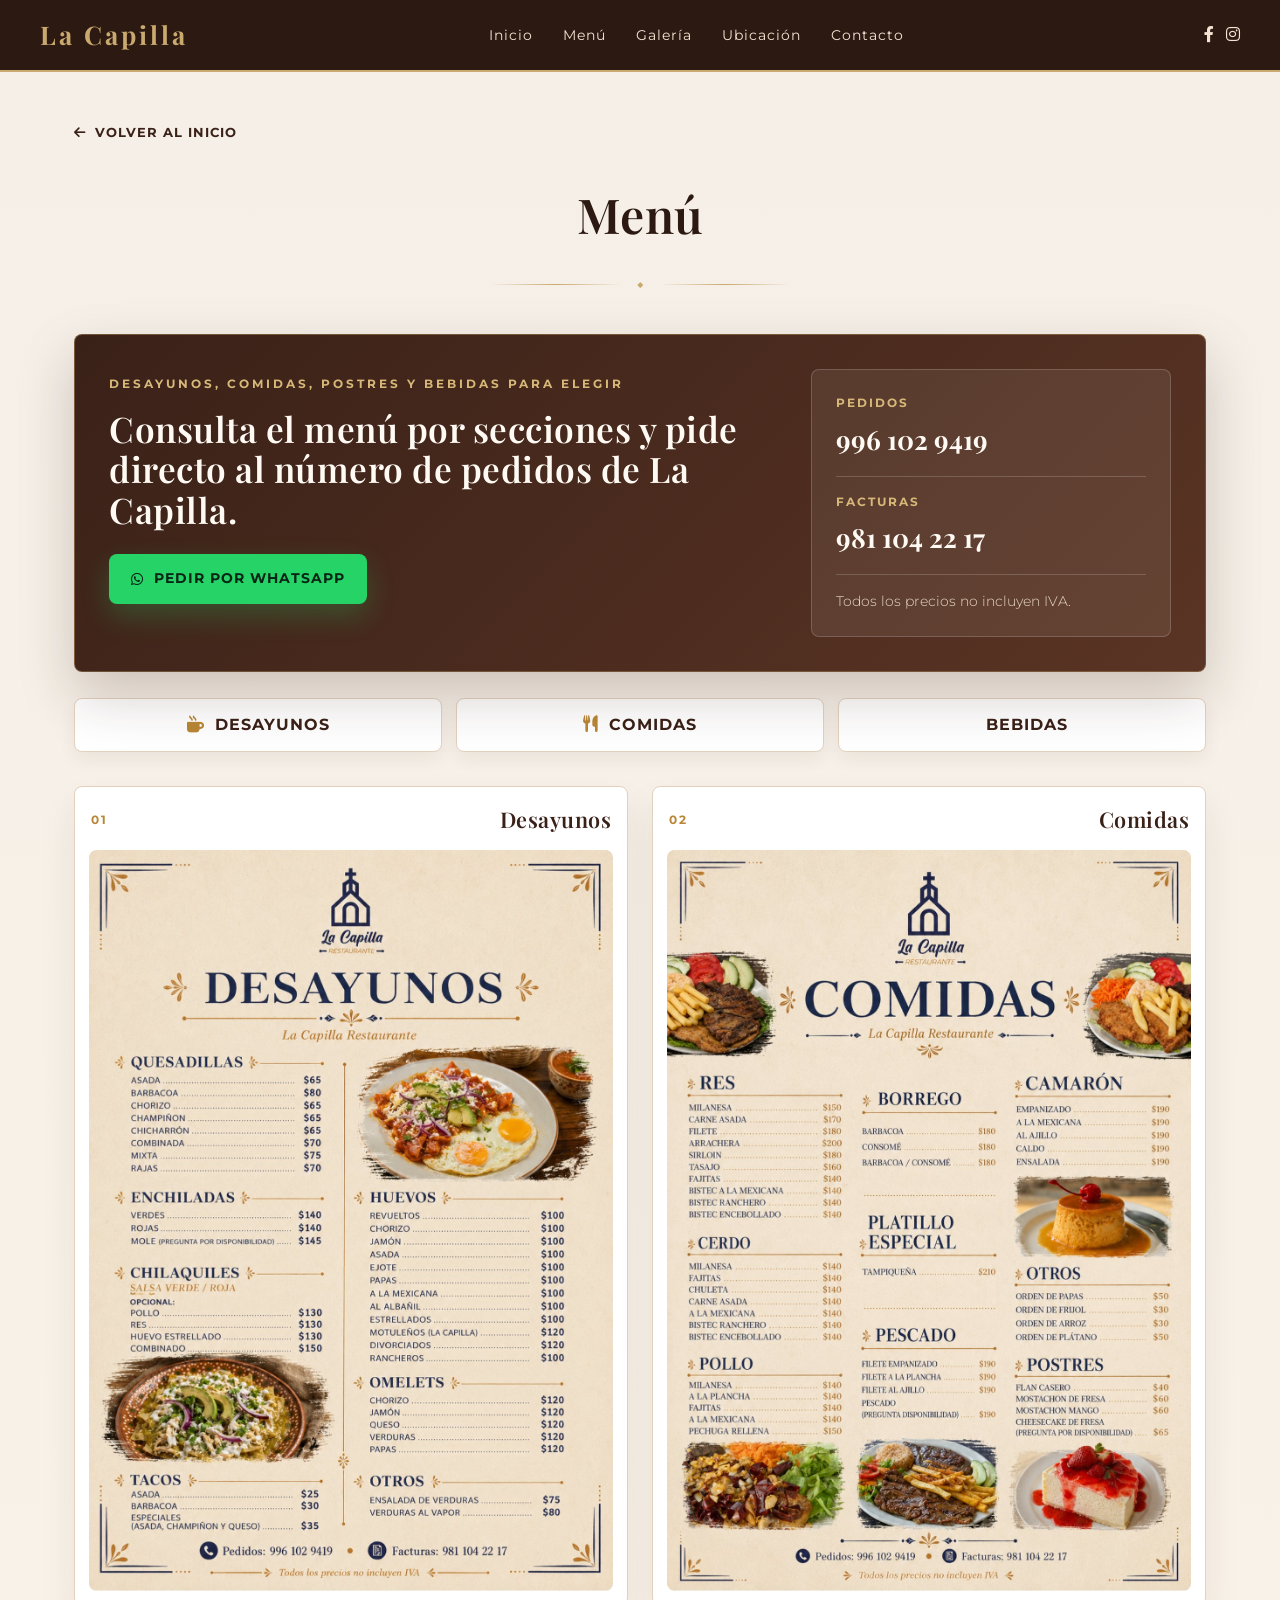
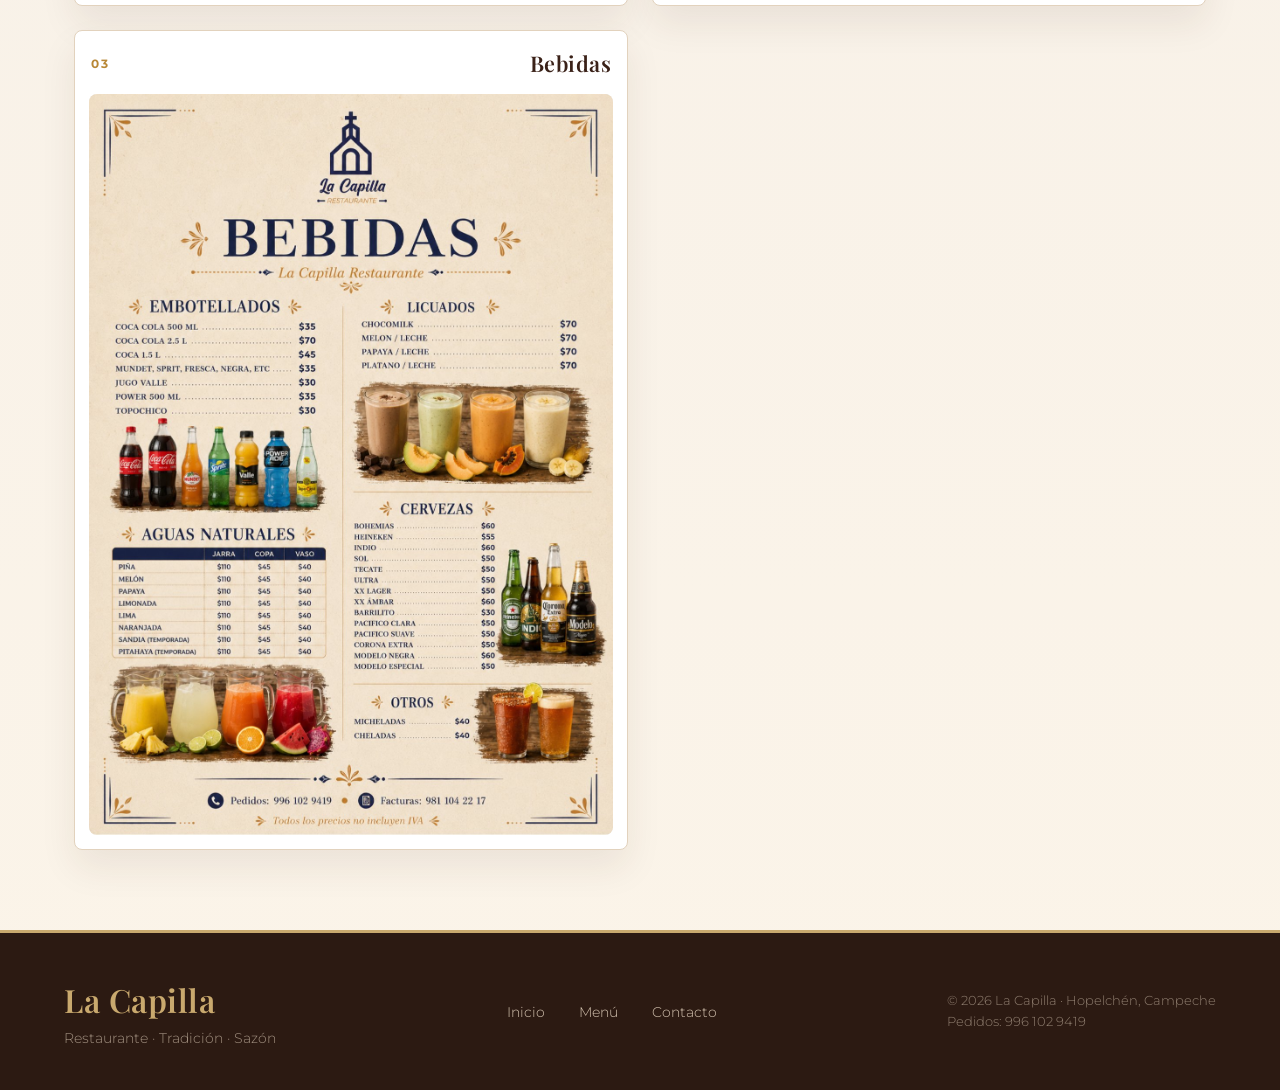
==== commit 9fff1d75: "C C" ====
--- a/menu.html
+++ b/menu.html
@@ -27,12 +27,12 @@
                 <a href="index.html#contacto">Contacto</a>
                 <div class="nav-social-mobile">
                     <a href="https://www.facebook.com/p/Restaurante-La-Capilla-100063573701080/" target="_blank"><i class="fab fa-facebook-f"></i></a>
-                    <a href="#" target="_blank"><i class="fab fa-instagram"></i></a>
+                    <a href="https://www.instagram.com/restaurante_lacapilla?igsh=MWdlNmR1YmE1a2o2ag==" target="_blank"><i class="fab fa-instagram"></i></a>
                 </div>
             </div>
             <div class="nav-social">
                 <a href="https://www.facebook.com/p/Restaurante-La-Capilla-100063573701080/" target="_blank"><i class="fab fa-facebook-f"></i></a>
-                <a href="#" target="_blank"><i class="fab fa-instagram"></i></a>
+                <a href="https://www.instagram.com/restaurante_lacapilla?igsh=MWdlNmR1YmE1a2o2ag==" target="_blank"><i class="fab fa-instagram"></i></a>
             </div>
         </div>
     </nav>
--- a/assets/css/styles.css
+++ b/assets/css/styles.css
@@ -484,7 +484,7 @@
    ============================================ */
 .section-menu {
     background:
-        linear-gradient(180deg, rgba(17, 38, 67, 0.05), rgba(201, 169, 110, 0.08)),
+        linear-gradient(180deg, rgba(58, 33, 24, 0.05), rgba(201, 169, 110, 0.08)),
         #fffaf3;
 }
 
@@ -504,7 +504,7 @@
     display: inline-flex;
     align-items: center;
     gap: 9px;
-    color: #112643;
+    color: #3a2118;
     font-weight: 700;
     font-size: 0.82rem;
     letter-spacing: 1px;
@@ -528,12 +528,12 @@
     grid-template-columns: minmax(0, 1fr) auto;
     align-items: center;
     gap: 30px;
-    background: #112643;
+    background: linear-gradient(135deg, #3a2118 0%, #5a3424 100%);
     color: #fffaf3;
     border-radius: 8px;
     padding: 42px;
     border: 1px solid rgba(201, 169, 110, 0.4);
-    box-shadow: 0 22px 46px rgba(17, 38, 67, 0.16);
+    box-shadow: 0 22px 46px rgba(58, 33, 24, 0.18);
 }
 
 .menu-teaser .section-tag {
@@ -571,11 +571,11 @@
     grid-template-columns: minmax(0, 1.25fr) 360px;
     gap: 28px;
     align-items: stretch;
-    background: #112643;
+    background: linear-gradient(135deg, #3a2118 0%, #5a3424 100%);
     color: #fffaf3;
     border-radius: 8px;
     padding: 34px;
-    box-shadow: 0 24px 55px rgba(17, 38, 67, 0.22);
+    box-shadow: 0 24px 55px rgba(58, 33, 24, 0.22);
     border: 1px solid rgba(201, 169, 110, 0.35);
     margin-bottom: 26px;
 }
@@ -699,7 +699,7 @@
     justify-content: center;
     gap: 10px;
     min-height: 54px;
-    color: #112643;
+    color: #3a2118;
     background: #fff;
     border: 1px solid #e2d2bd;
     border-radius: 8px;
@@ -707,7 +707,7 @@
     font-weight: 700;
     letter-spacing: 1px;
     text-transform: uppercase;
-    box-shadow: 0 8px 18px rgba(17, 38, 67, 0.06);
+    box-shadow: 0 8px 18px rgba(58, 33, 24, 0.06);
     transition: transform 0.25s ease, border-color 0.25s ease, color 0.25s ease;
 }
 
@@ -733,7 +733,7 @@
     border: 1px solid #e2d2bd;
     border-radius: 8px;
     padding: 14px;
-    box-shadow: 0 18px 36px rgba(17, 38, 67, 0.08);
+    box-shadow: 0 18px 36px rgba(58, 33, 24, 0.08);
 }
 
 .menu-page-meta {
@@ -753,7 +753,7 @@
 }
 
 .menu-page-meta h3 {
-    color: #112643;
+    color: #3a2118;
     font-size: 1.35rem;
     margin: 0;
 }
@@ -767,7 +767,7 @@
     border-radius: 8px;
     overflow: hidden;
     cursor: zoom-in;
-    box-shadow: inset 0 0 0 1px rgba(17, 38, 67, 0.08);
+    box-shadow: inset 0 0 0 1px rgba(58, 33, 24, 0.08);
 }
 
 .menu-page-button img {
@@ -793,7 +793,7 @@
     align-items: center;
     gap: 14px;
     padding: 28px;
-    background: rgba(10, 18, 32, 0.92);
+    background: rgba(32, 18, 13, 0.92);
 }
 
 .menu-lightbox.open {
@@ -839,7 +839,7 @@
 .lightbox-button:hover,
 .lightbox-button:focus-visible {
     background: #c9a96e;
-    color: #112643;
+    color: #3a2118;
     transform: scale(1.05);
     outline: none;
 }
@@ -857,45 +857,127 @@
     background: #f8f2ea;
 }
 
-.galeria-grid {
-    display: grid;
-    grid-template-columns: repeat(auto-fill, minmax(250px, 1fr));
-    gap: 18px;
-}
-
-.galeria-item {
-    overflow: hidden;
-    border-radius: 8px;
-    box-shadow: 0 10px 20px rgba(0,0,0,0.05);
-}
-
-.galeria-item img {
-    width: 100%;
-    height: 220px;
-    object-fit: cover;
-    transition: transform 0.7s cubic-bezier(0.25, 0.46, 0.45, 0.94);
-    display: block;
-}
-
-.galeria-item:hover img {
-    transform: scale(1.08);
-}
+.galeria-grid {
+    display: grid;
+    grid-template-columns: repeat(auto-fill, minmax(250px, 1fr));
+    gap: 18px;
+}
+
+.galeria-resumen {
+    grid-template-columns: 1.35fr 1fr 1fr;
+    grid-auto-rows: 170px;
+}
+
+.galeria-item {
+    display: block;
+    width: 100%;
+    padding: 0;
+    border: 0;
+    overflow: hidden;
+    border-radius: 8px;
+    background: #2c1a12;
+    box-shadow: 0 10px 20px rgba(0,0,0,0.05);
+    cursor: zoom-in;
+}
+
+.galeria-destacada {
+    grid-row: span 2;
+}
+
+.galeria-item img {
+    width: 100%;
+    height: 220px;
+    object-fit: cover;
+    transition: transform 0.7s cubic-bezier(0.25, 0.46, 0.45, 0.94);
+    display: block;
+    cursor: zoom-in;
+}
+
+.galeria-resumen .galeria-item img {
+    height: 100%;
+}
+
+.galeria-item:hover img {
+    transform: scale(1.08);
+}
+
+.galeria-actions {
+    display: flex;
+    justify-content: center;
+    margin-top: 26px;
+}
+
+.btn-gallery-more {
+    display: inline-flex;
+    align-items: center;
+    justify-content: center;
+    gap: 10px;
+    min-height: 48px;
+    padding: 13px 24px;
+    border: 1px solid #c9a96e;
+    border-radius: 8px;
+    background: #2c1a12;
+    color: #fffaf3;
+    font-weight: 700;
+    font-size: 0.86rem;
+    letter-spacing: 1px;
+    text-transform: uppercase;
+    cursor: pointer;
+    transition: transform 0.25s ease, background 0.25s ease, box-shadow 0.25s ease;
+}
+
+.btn-gallery-more:hover,
+.btn-gallery-more:focus-visible {
+    background: #5a3424;
+    box-shadow: 0 12px 26px rgba(58, 33, 24, 0.18);
+    transform: translateY(-3px);
+    outline: none;
+}
+
+.gallery-lightbox .lightbox-figure {
+    max-width: min(94vw, 1180px);
+}
+
+.gallery-lightbox .lightbox-figure img {
+    object-fit: contain;
+}
+
+.gallery-lightbox .lightbox-figure figcaption {
+    display: none;
+}
 
 /* ============================================
    UBICACIÓN
    ============================================ */
-.ubicacion-grid {
-    display: grid;
-    grid-template-columns: 1fr 1.5fr;
-    gap: 50px;
-    align-items: start;
-}
-
-.dir-item {
-    display: flex;
-    gap: 20px;
-    margin-bottom: 30px;
-}
+.ubicacion-grid {
+    display: grid;
+    grid-template-columns: minmax(0, 1.45fr) minmax(280px, 0.75fr);
+    gap: 26px;
+    align-items: start;
+}
+
+.ubicacion-card,
+.horario-card {
+    background: #fffaf3;
+    border: 1px solid #eadbc4;
+    border-radius: 8px;
+    box-shadow: 0 15px 34px rgba(58, 33, 24, 0.08);
+    overflow: hidden;
+}
+
+.ubicacion-card-info {
+    display: flex;
+    align-items: center;
+    justify-content: space-between;
+    gap: 18px;
+    padding: 22px;
+}
+
+.dir-item {
+    display: flex;
+    gap: 20px;
+    margin-bottom: 0;
+}
 
 .dir-item i {
     font-size: 1.5rem;
@@ -915,19 +997,96 @@
     margin-bottom: 4px;
 }
 
-.dir-item p {
-    color: #5a4033;
-    margin: 0;
-}
-
-.mapa-container {
-    position: relative;
-    width: 100%;
-    aspect-ratio: 16 / 9;
-    border-radius: 12px;
-    overflow: hidden;
-    box-shadow: 0 15px 30px rgba(0,0,0,0.1);
-}
+.dir-item p {
+    color: #5a4033;
+    margin: 0;
+}
+
+.dir-item span {
+    display: block;
+    color: #8a6a57;
+    font-size: 0.9rem;
+    margin-top: 4px;
+}
+
+.ubicacion-ruta {
+    display: inline-flex;
+    align-items: center;
+    justify-content: center;
+    gap: 10px;
+    min-height: 46px;
+    padding: 12px 18px;
+    border-radius: 8px;
+    background: #2c1a12;
+    color: #fffaf3;
+    font-weight: 700;
+    font-size: 0.82rem;
+    letter-spacing: 1px;
+    text-transform: uppercase;
+    text-decoration: none;
+    white-space: nowrap;
+    transition: background 0.25s ease, transform 0.25s ease, box-shadow 0.25s ease;
+}
+
+.ubicacion-ruta:hover {
+    background: #5a3424;
+    box-shadow: 0 12px 24px rgba(58, 33, 24, 0.16);
+    transform: translateY(-3px);
+}
+
+.horario-card {
+    padding: 22px;
+}
+
+.horario-heading {
+    padding-bottom: 18px;
+    border-bottom: 1px solid #eadbc4;
+}
+
+.horario-lista {
+    display: grid;
+    grid-template-columns: repeat(2, minmax(0, 1fr));
+    gap: 10px;
+    margin-top: 18px;
+    width: 100%;
+}
+
+.horario-row {
+    display: grid;
+    gap: 2px;
+    padding: 11px 12px;
+    background: rgba(255, 255, 255, 0.74);
+    border: 1px solid #eadbc4;
+    border-radius: 8px;
+    box-shadow: 0 8px 18px rgba(58, 33, 24, 0.05);
+}
+
+.horario-row span {
+    color: #3d2b20;
+    font-weight: 600;
+}
+
+.horario-row strong {
+    color: #2c1a12;
+    font-size: 0.84rem;
+    font-weight: 700;
+    white-space: nowrap;
+}
+
+.horario-extendido {
+    border-color: rgba(201, 169, 110, 0.72);
+    background: linear-gradient(135deg, #fffaf3, #f1dfc7);
+}
+
+.mapa-container {
+    position: relative;
+    width: 100%;
+    aspect-ratio: 16 / 9;
+    border-radius: 0;
+    overflow: hidden;
+    box-shadow: none;
+    border-top: 1px solid #eadbc4;
+}
 
 .mapa-container iframe {
     position: absolute;
@@ -1135,10 +1294,13 @@
     .nosotros-imagen img {
         height: 400px;
     }
-    .ubicacion-grid {
-        grid-template-columns: 1fr;
-        gap: 30px;
-    }
+    .ubicacion-grid {
+        grid-template-columns: 1fr;
+        gap: 30px;
+    }
+    .ubicacion-card-info {
+        align-items: flex-start;
+    }
     .contacto-grid {
         grid-template-columns: 1fr 1fr;
     }
@@ -1318,27 +1480,52 @@
     }
 
     /* GALERÍA */
-    .galeria-grid {
-        grid-template-columns: repeat(2, 1fr);
-        gap: 12px;
-    }
-    .galeria-item img {
-        height: 180px;
-    }
+    .galeria-grid {
+        grid-template-columns: repeat(2, 1fr);
+        gap: 12px;
+    }
+    .galeria-resumen {
+        grid-template-columns: repeat(2, minmax(0, 1fr));
+        grid-auto-rows: 150px;
+    }
+    .galeria-destacada {
+        grid-column: span 2;
+        grid-row: span 1;
+    }
+    .galeria-item img {
+        height: 180px;
+    }
+    .galeria-resumen .galeria-item img {
+        height: 100%;
+    }
 
     /* UBICACIÓN */
-    .ubicacion-grid {
-        grid-template-columns: 1fr;
-        gap: 20px;
-    }
-    .dir-item {
-        gap: 15px;
-        margin-bottom: 20px;
-    }
-    .dir-item i {
-        font-size: 1.2rem;
-        width: 30px;
-    }
+    .ubicacion-grid {
+        grid-template-columns: 1fr;
+        gap: 20px;
+    }
+    .ubicacion-card-info {
+        flex-direction: column;
+        padding: 20px;
+    }
+    .ubicacion-ruta {
+        width: 100%;
+    }
+    .horario-card {
+        padding: 20px;
+    }
+    .dir-item {
+        gap: 15px;
+        margin-bottom: 20px;
+    }
+    .ubicacion-card .dir-item,
+    .horario-card .dir-item {
+        margin-bottom: 0;
+    }
+    .dir-item i {
+        font-size: 1.2rem;
+        width: 30px;
+    }
     .mapa-container {
         aspect-ratio: 4 / 3;
     }
@@ -1391,15 +1578,28 @@
         font-size: 0.6rem;
         padding: 4px 16px;
     }
-    .galeria-grid {
-        grid-template-columns: 1fr;
-    }
-    .galeria-item img {
-        height: 200px;
-    }
-    .mapa-container {
-        aspect-ratio: 1 / 1;
-    }
+    .galeria-grid {
+        grid-template-columns: 1fr;
+    }
+    .galeria-resumen {
+        grid-template-columns: repeat(2, minmax(0, 1fr));
+        grid-auto-rows: 132px;
+    }
+    .galeria-destacada {
+        grid-column: span 2;
+    }
+    .galeria-item img {
+        height: 200px;
+    }
+    .galeria-resumen .galeria-item img {
+        height: 100%;
+    }
+    .mapa-container {
+        aspect-ratio: 1 / 1;
+    }
+    .ubicacion-card .mapa-container {
+        aspect-ratio: 4 / 3;
+    }
     .nosotros-imagen img {
         height: 220px;
     }
